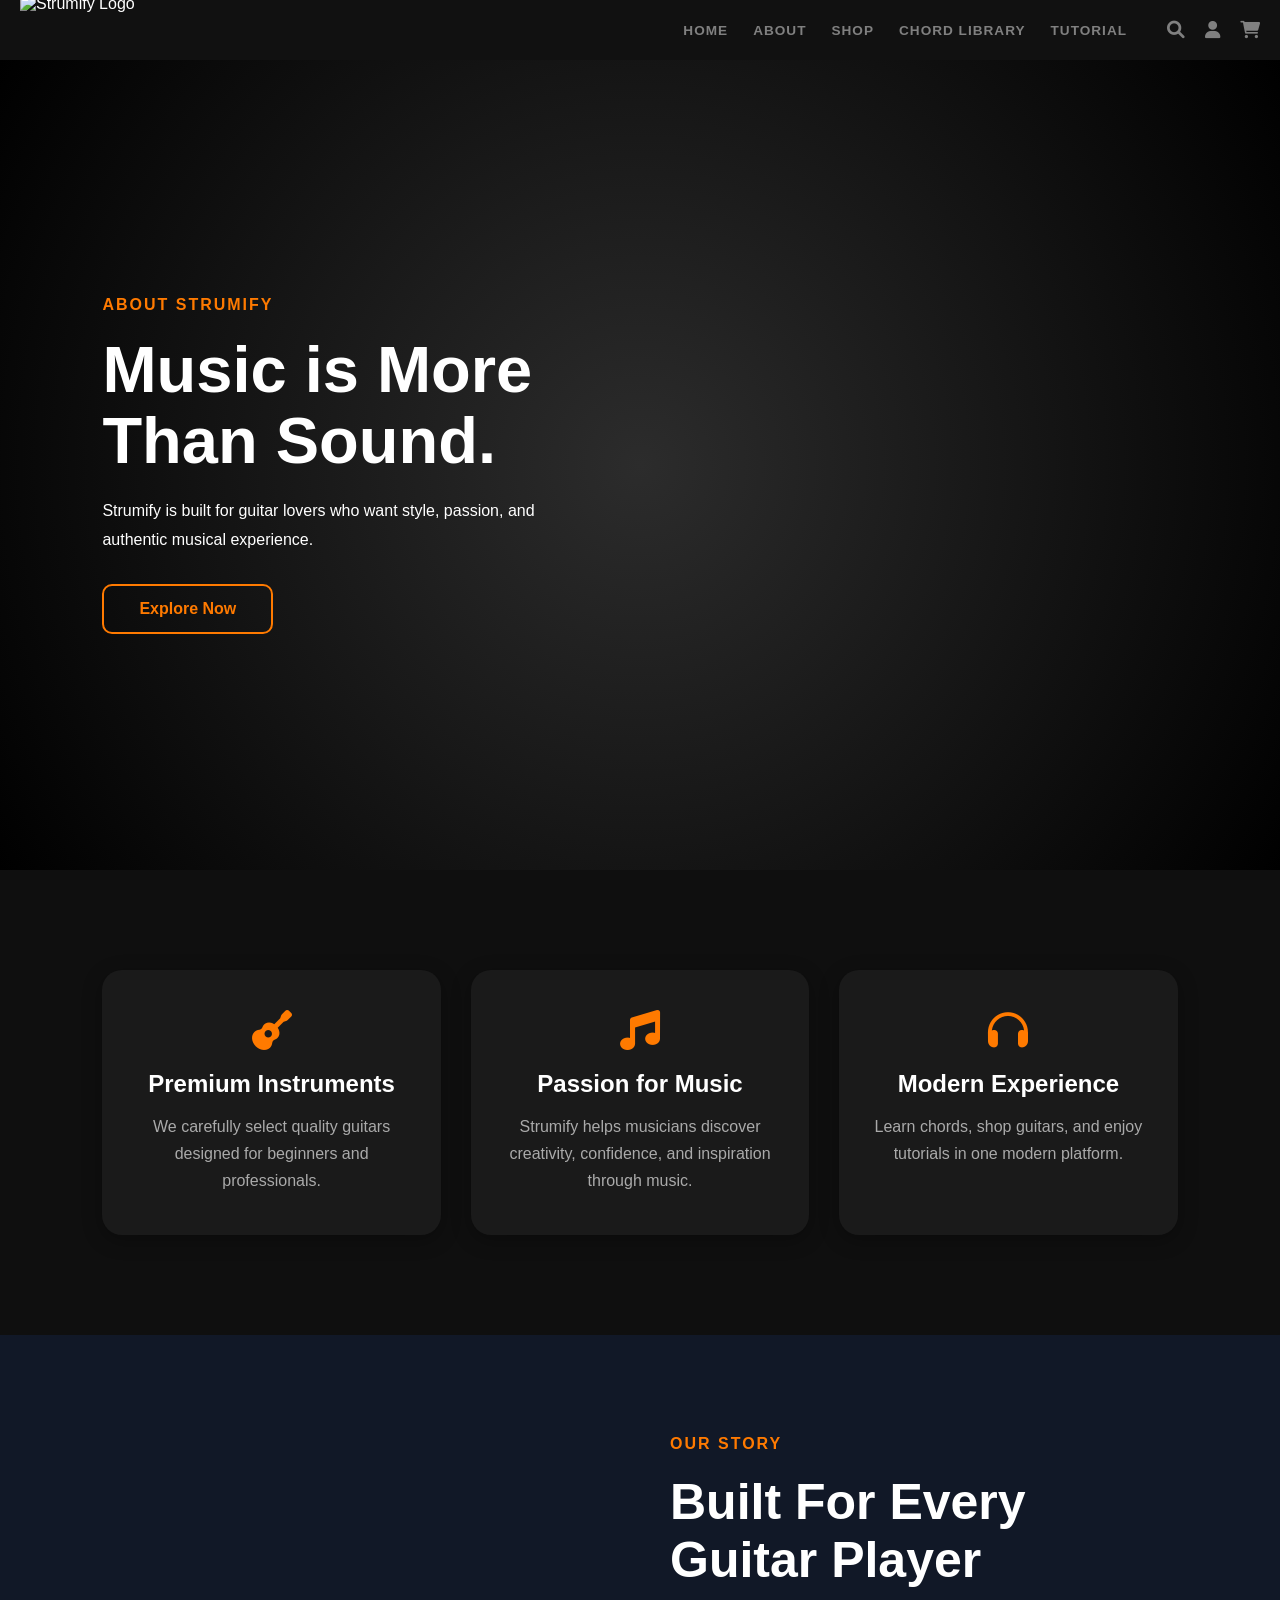
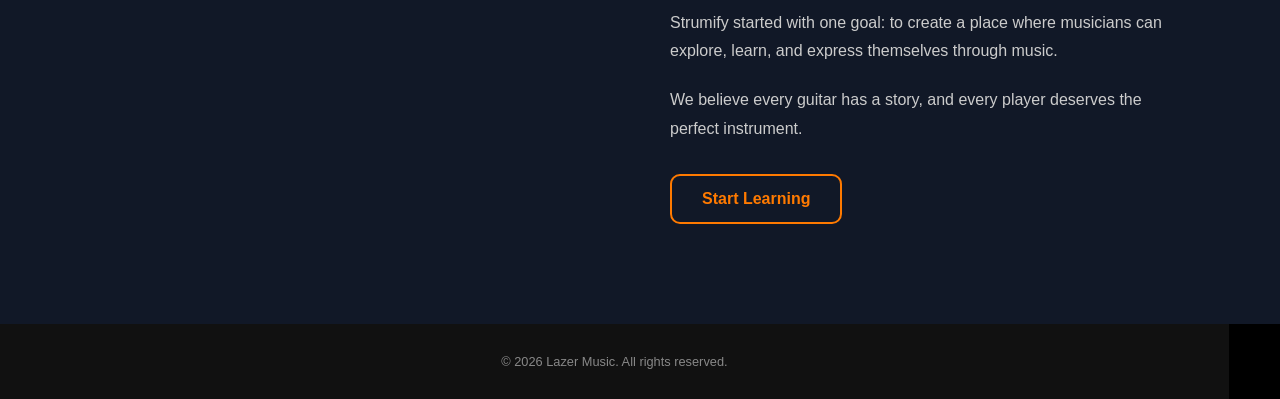
==== about.html @ ffd72753 "Add files via upload" ====
<!DOCTYPE html>
<html lang="en">
<head>
    <meta charset="UTF-8">
    <meta name="viewport" content="width=device-width, initial-scale=1.0">
    <title>Strumify</title>
    <link rel="stylesheet" href="about.css">
    <link rel="stylesheet" href="https://cdnjs.cloudflare.com/ajax/libs/font-awesome/6.0.0/css/all.min.css">
</head>
<body>
    <header>
        <div class="main-header">
            <img src="picturess/logo.png" alt="Strumify Logo" class="logo">        
            <div class="main-nav-wrapper">
                <nav class="main-nav">
                    <a href="home.html">Home</a>
                    <a href="about.html">About</a>
                    <a href="shop.html">Shop</a>
                    <a href="chordLibrary.html">Chord Library</a>
                    <a href="tutorial.html">Tutorial</a>
                </nav>
                <div class="icon-links">
                    <a href="#"><i class="fa fa-search"></i></a>
                    <a href="#"><i class="fa fa-user"></i></a>
                    <a href="#"><i class="fa fa-shopping-cart"></i></a>
                </div>
            </div>
        </div>
    </header>

    <section class="hero">

        <div class="hero-text">

            <span>ABOUT STRUMIFY</span>

            <h1>
                Music is More Than Sound.
            </h1>

            <p>
                Strumify is built for guitar lovers who want style,
                passion, and authentic musical experience.
            </p>

            <a href="shop.html" class="hero-btn">
                Explore Now
            </a>

        </div>

        <div class="hero-image">
            <img src="picturess/bg.jpg" alt="">
        </div>

    </section>

    <!-- ABOUT -->
    <section class="about-section container">

        <div class="card">
            <i class="fa fa-guitar"></i>

            <h2>Premium Instruments</h2>

            <p>
                We carefully select quality guitars designed
                for beginners and professionals.
            </p>
        </div>

        <div class="card">
            <i class="fa fa-music"></i>

            <h2>Passion for Music</h2>

            <p>
                Strumify helps musicians discover creativity,
                confidence, and inspiration through music.
            </p>
        </div>

        <div class="card">
            <i class="fa fa-headphones"></i>

            <h2>Modern Experience</h2>

            <p>
                Learn chords, shop guitars, and enjoy tutorials
                in one modern platform.
            </p>
        </div>

    </section>

    <!-- STORY -->
    <section class="story-section">

        <div class="container story-content">

            <div class="story-image">
                <img src="picturess/bg.jpg" alt="">
            </div>

            <div class="story-text">

                <span>OUR STORY</span>

                <h2>Built For Every Guitar Player</h2>

                <p>
                    Strumify started with one goal:
                    to create a place where musicians can explore,
                    learn, and express themselves through music.
                </p>

                <p>
                    We believe every guitar has a story,
                    and every player deserves the perfect instrument.
                </p>

                <a href="tutorial.html" class="story-btn">
                    Start Learning
                </a>

            </div>

        </div>

    </section>


    
    <footer>
        <p>&copy; 2026 Lazer Music. All rights reserved.</p>
    </footer>

    <script src="script.js"></script>

</body>
</html>
---- about.css ----
body::-webkit-scrollbar {
    display: none;
}

*{
    margin:0;
    padding:0;
    box-sizing:border-box;
}

body{
    font-family:'Segoe UI', Arial, sans-serif;
    background-color:#000;
    color:#fff;
    overflow-x:hidden;
}

/* ================= HEADER ================= */

.main-header {
    display: flex;
    justify-content: space-between; /* Logo on left, wrapper on right */
    align-items: center;
    padding: 0 20px; 
    background-color:  #111; 
    height: 60px; /* Fixed height stops it from getting too tall */
    box-shadow: 0 2px 10px rgba(0,0,0,0.1);
}

.logo {
    height: 70px; /* Adjusted size to look professional */
    width: auto;
    display: block;
    margin-left: 0;
    margin-right: auto;
    object-fit: contain;
}

/* This wrapper pulls the links and icons into one line */
.main-nav-wrapper {
    display: flex;
    align-items: center;
    gap: 40px; /* Space between the menu and the icons */
    margin-left: auto;
}

.main-nav {
    display: flex;
    gap: 25px; /* Space between individual text links */
}

.main-nav a {
    text-decoration: none;
    font-weight: bold;
    text-transform: uppercase;
    font-size: 0.85rem;
    letter-spacing: 1px;
    color: gray;
}


.icon-links {
    display: flex;
    gap: 20px; /* Space between search, user, cart icons */
}

.icon-links a {
    color: gray;
    font-size: 1.1rem;
    text-decoration: none;
    transition: 0.3s;
}

.icon-links a:hover {
    opacity: 0.6;
}

footer {
    width: 96%;
    background-color: #111;
    color: #888;
    text-align: center;
    padding: 30px;
    font-size: 0.8rem;  
    z-index: 1000; 
    bottom: 0;
}   



/* ================= HERO ================= */

.hero{
    min-height:90vh;
    display:flex;
    align-items:center;
    justify-content:center;
    gap:60px;
    padding:80px 8%;
    background: radial-gradient(circle, #2c2c2c 0%, #000000 100%);
}

.hero-text{
    flex:1;
}

.hero-text span{
    color:#ff7a00;
    font-weight:700;
    letter-spacing:2px;
}

.hero-text h1{
    font-size:65px;
    margin:20px 0;
    line-height:1.1;
    color:#fff;
}

.hero-text p{
    color:#fff;
    max-width:500px;
    margin-bottom:30px;
    line-height:1.8;
}

.hero-btn{
    display:inline-block;
    padding:14px 35px;
    background:#ff7a00;
    background-color: transparent;
    border: 2px solid #ff7a00;
    color:#ff7a00;
    text-decoration:none;
    border-radius:10px;
    transition:0.3s;
    font-weight:600;
}

.hero-btn:hover{
    background-color: #ff7a00;
    color: #fff;
    transform:translateY(-5px);
}

.hero-image{
    flex:1;
    display:flex;
    justify-content:center;
}

.hero-image img{
    width:100%;
    max-width:500px;
    border-radius:25px;
    box-shadow:0 15px 40px rgba(0,0,0,0.2);
}

/* ================= ABOUT CARDS ================= */

.about-section{
    display:grid;
    grid-template-columns:repeat(auto-fit, minmax(250px, 1fr));
    gap:30px;
    padding:100px 8%;
    background:#0f0f0f;
}

.card{
    background:#1a1a1a;
    padding:40px 30px;
    border-radius:20px;
    text-align:center;
    transition:0.4s;
    box-shadow:0 5px 20px rgba(0,0,0,0.3);
}

.card:hover{
    transform:translateY(-10px);
}

.card i{
    font-size:40px;
    color:#ff7a00;
    margin-bottom:20px;
}

.card h2{
    margin-bottom:15px;
    color:white;
}

.card p{
    color:#aaa;
    line-height:1.7;
}

/* ================= STORY SECTION ================= */

.story-section{
    background:#111827;
    color:white;
    padding:100px 8%;
}

.story-content{
    display:flex;
    align-items:center;
    gap:60px;
}

.story-image,
.story-text{
    flex:1;
}

.story-image img{
    width:100%;
    border-radius:20px;
}

.story-text span{
    color:#ff7a00;
    letter-spacing:2px;
    font-weight:700;
}

.story-text h2{
    font-size:50px;
    margin:20px 0;
}

.story-text p{
    color:#ccc;
    margin-bottom:20px;
    line-height:1.8;
}

.story-btn{
    display:inline-block;
    margin-top:10px;
    padding:14px 30px;
    background:#ff7a00;
    background-color: transparent;
    border: 2px solid #ff7a00;
    color:#ff7a00;
    text-decoration:none;
    border-radius:10px;
    font-weight:600;
    transition:0.3s;
}

.story-btn:hover{
    background-color: #ff7a00;
    color: #fff;
    transform:translateY(-5px);
}


/* ================= RESPONSIVE ================= */

@media(max-width:900px){

    .hero{
        flex-direction:column;
        text-align:center;
    }

    .story-content{
        flex-direction:column;
    }

    .hero-text h1{
        font-size:45px;
    }

    .story-text h2{
        font-size:38px;
    }

    .main-header{
        flex-direction:column;
        height:auto;
        padding:20px;
        gap:20px;
    }

    .main-nav-wrapper{
        flex-direction:column;
        gap:20px;
    }

    .main-nav{
        flex-wrap:wrap;
        justify-content:center;
    }
}
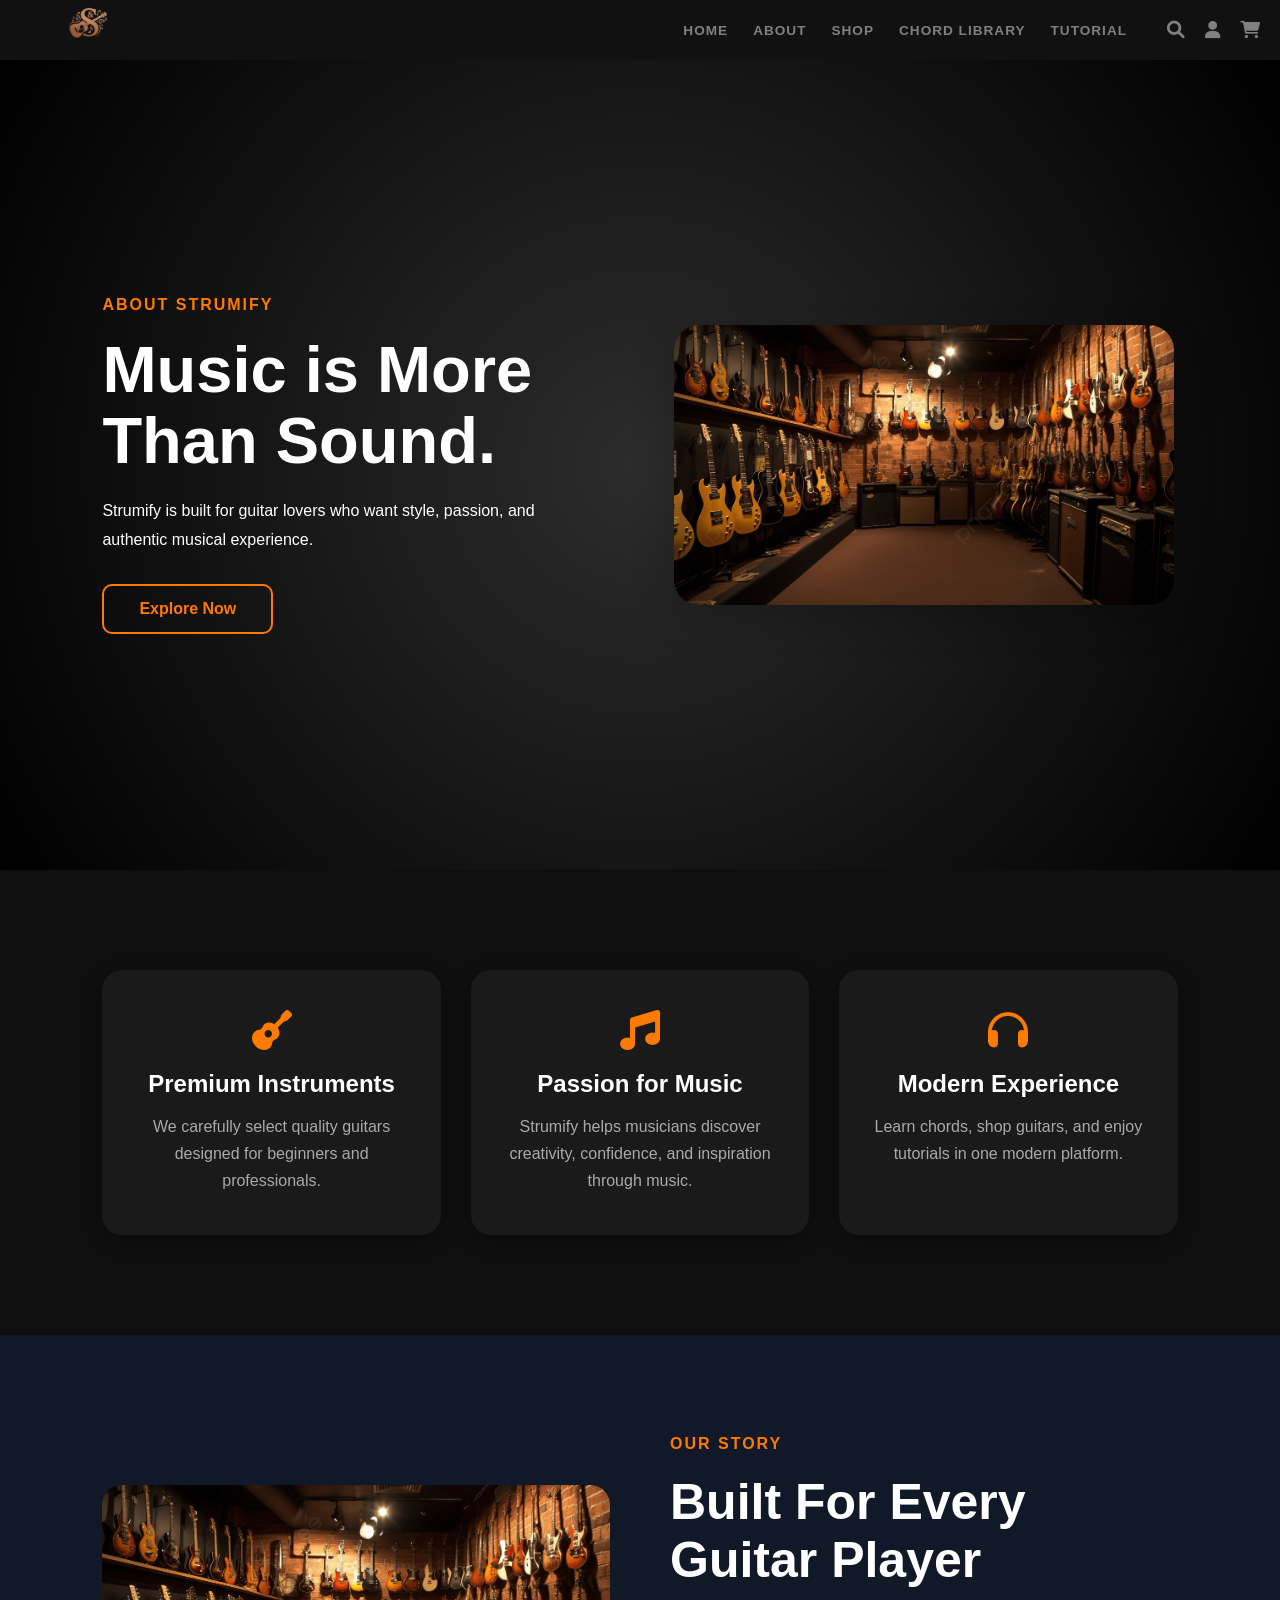
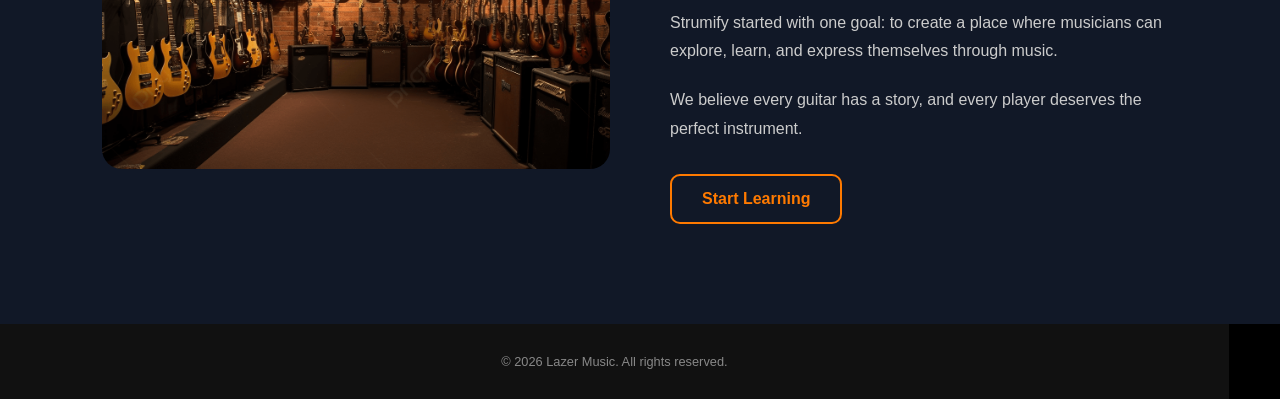
==== commit 54e966e4: "Update about.html" ====
--- a/about.html
+++ b/about.html
@@ -10,10 +10,10 @@
 <body>
     <header>
         <div class="main-header">
-            <img src="picturess/logo.png" alt="Strumify Logo" class="logo">        
+            <img src="logo.png" alt="Strumify Logo" class="logo">        
             <div class="main-nav-wrapper">
                 <nav class="main-nav">
-                    <a href="home.html">Home</a>
+                    <a href="index.html">Home</a>
                     <a href="about.html">About</a>
                     <a href="shop.html">Shop</a>
                     <a href="chordLibrary.html">Chord Library</a>
@@ -50,7 +50,7 @@
         </div>
 
         <div class="hero-image">
-            <img src="picturess/bg.jpg" alt="">
+            <img src="bg.jpg" alt="">
         </div>
 
     </section>
@@ -99,7 +99,7 @@
         <div class="container story-content">
 
             <div class="story-image">
-                <img src="picturess/bg.jpg" alt="">
+                <img src="bg.jpg" alt="">
             </div>
 
             <div class="story-text">
@@ -138,4 +138,4 @@
     <script src="script.js"></script>
 
 </body>
-</html>+</html>
